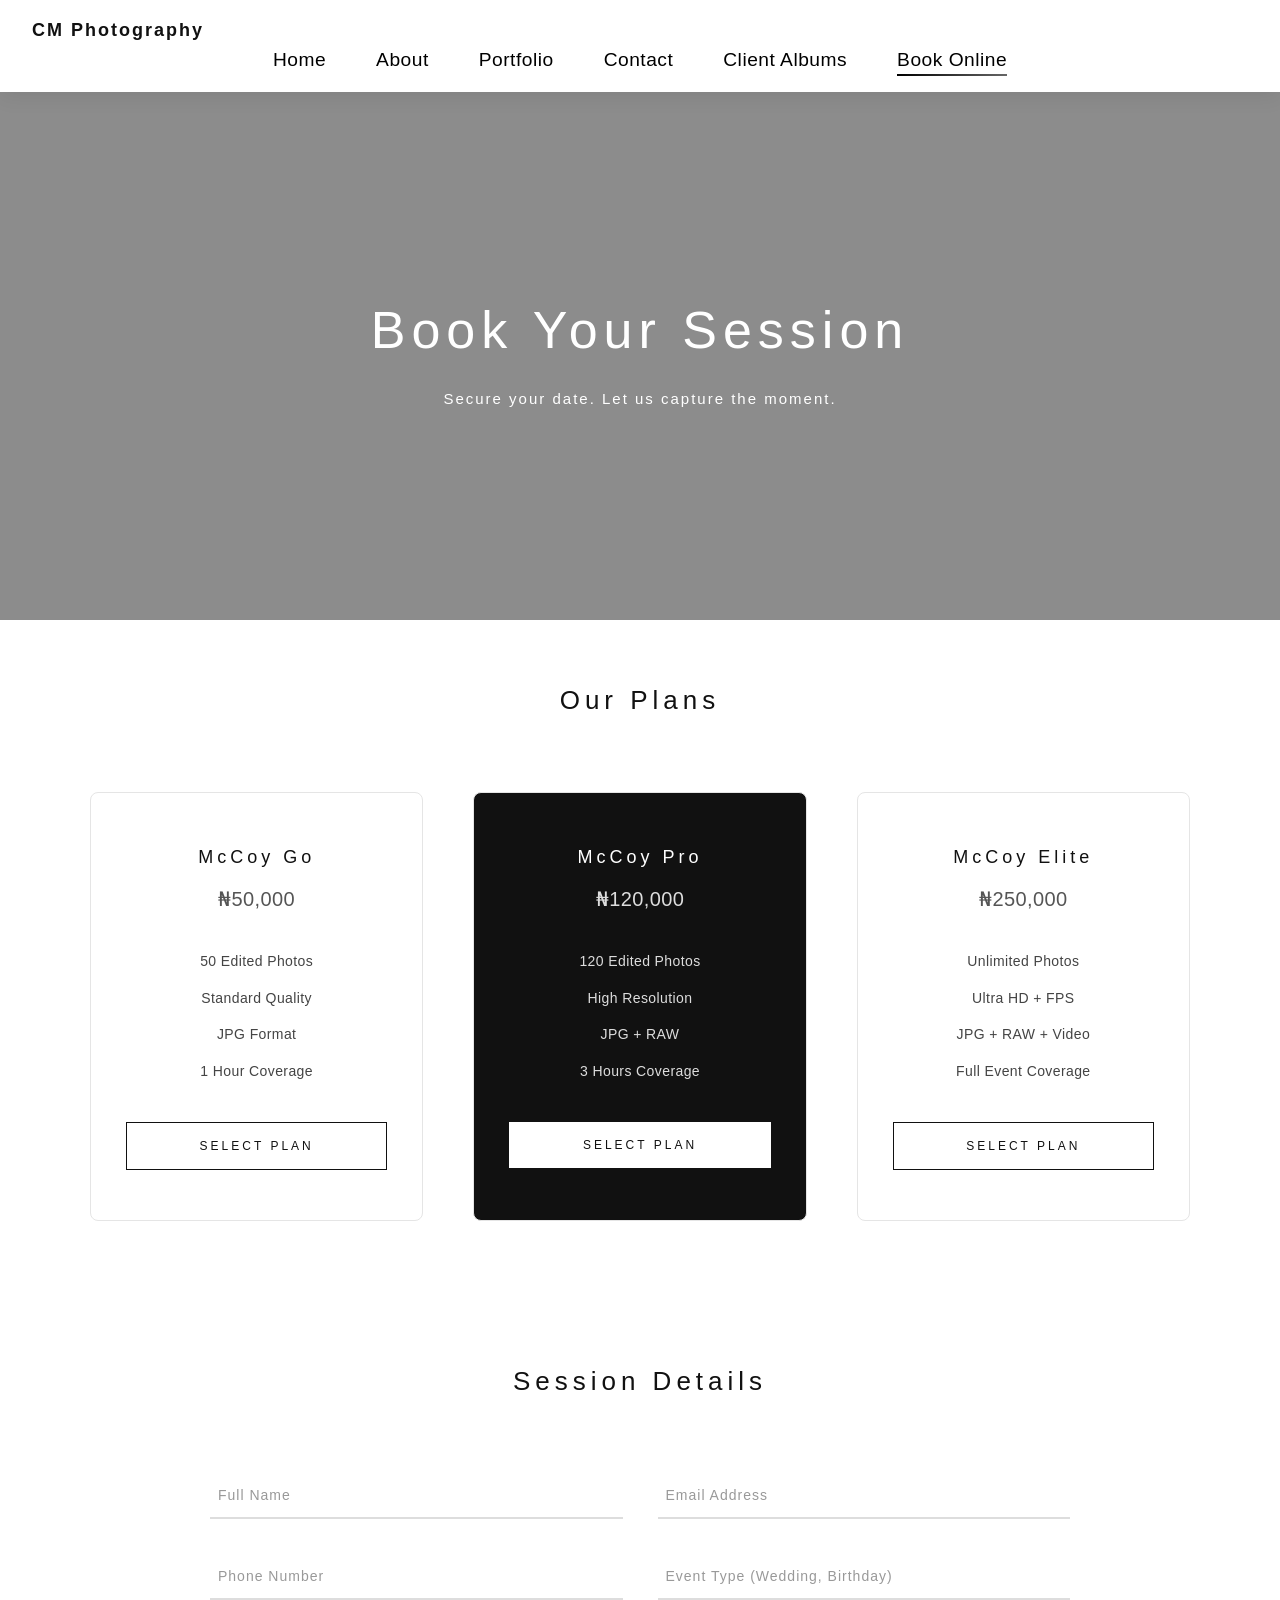
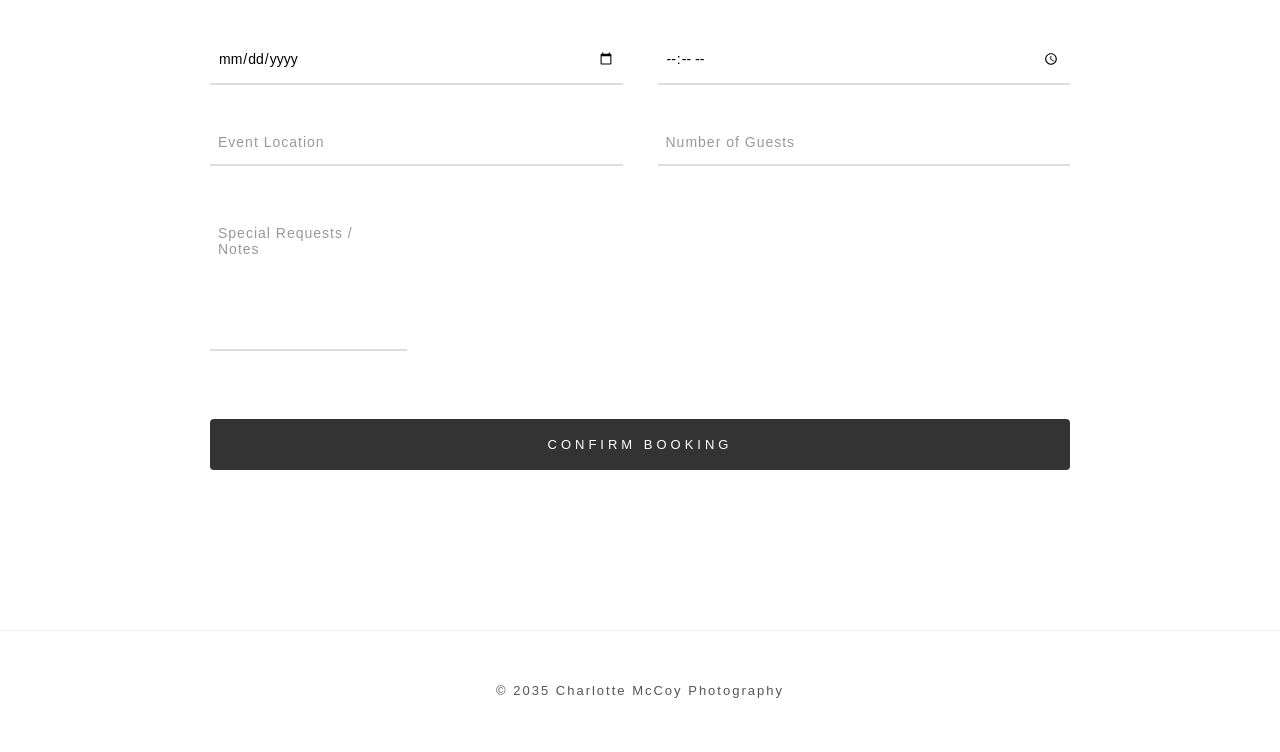
==== bookOnilne.html @ 13193289 "Initial commit" ====
<!DOCTYPE html>
<html lang="en">
<head>
  <meta charset="UTF-8">
  <title>Book a Session | Charlotte McCoy</title>
  <meta name="viewport" content="width=device-width, initial-scale=1.0">
  <link rel="stylesheet" href="/bookOnline.css">
  <link rel="stylesheet" href="https://cdnjs.cloudflare.com/ajax/libs/font-awesome/6.4.0/css/all.min.css">
</head>

<script>
  document.addEventListener("DOMContentLoaded", () => {
    // Mobile Menu Toggle
    const menuToggle = document.getElementById("menuToggle");
    const navLinks = document.getElementById("navLinks");
    
    if (menuToggle) {
      menuToggle.addEventListener("click", () => {
        navLinks.classList.toggle("active");
        menuToggle.classList.toggle("active");
      });
    }
    
    // Close menu when a link is clicked
    const navItems = navLinks.querySelectorAll("a");
    navItems.forEach(item => {
      item.addEventListener("click", () => {
        navLinks.classList.remove("active");
        menuToggle.classList.remove("active");
      });
    });
    
    const form = document.getElementById("bookingForm");
    const selectedPlanInput = document.getElementById("selectedPlan");
    const toast = document.getElementById("toast");
    const status = document.getElementById("formStatus");

    function showToast(msg) {
      toast.textContent = msg;
      toast.classList.add("show");
      setTimeout(() => toast.classList.remove("show"), 3500);
    }

    window.selectPlan = function (planName) {
      selectedPlanInput.value = planName;

      showToast(`✔ ${planName} selected. Please complete the form.`);

      document
        .getElementById("bookingFormSection")
        .scrollIntoView({ behavior: "smooth" });
    };

    form.addEventListener("submit", async (e) => {
      e.preventDefault(); // 🚫 THIS STOPS FORMSPREE PAGE

      if (!selectedPlanInput.value) {
        showToast("⚠ Please select a plan before confirming.");
        document
          .getElementById("plansSection")
          .scrollIntoView({ behavior: "smooth" });
        return;
      }

      const formData = new FormData(form);

      try {
        const res = await fetch(form.action, {
          method: "POST",
          body: formData,
          headers: { Accept: "application/json" },
        });

        if (!res.ok) throw new Error("Failed");

        form.reset();
        selectedPlanInput.value = "";

        status.textContent =
          "✔ Booking sent successfully. We’ll contact you soon.";
        status.style.color = "green";

        showToast("🎉 Booking sent successfully!");
      } catch (err) {
        status.textContent = "❌ Failed to send. Try again.";
        status.style.color = "red";
        showToast("❌ Something went wrong.");
      }
    });

    // Back to Top Button
    const backToTopBtn = document.getElementById("backToTopBtn");
    if (backToTopBtn) {
      window.addEventListener("scroll", () => {
        const isMobile = window.innerWidth <= 768;
        if (window.pageYOffset > 300 && isMobile) {
          backToTopBtn.style.display = "flex";
        } else {
          backToTopBtn.style.display = "none";
        }
      });

      window.addEventListener("resize", () => {
        const isMobile = window.innerWidth <= 768;
        if (window.pageYOffset > 300 && isMobile) {
          backToTopBtn.style.display = "flex";
        } else {
          backToTopBtn.style.display = "none";
        }
      });

      backToTopBtn.addEventListener("click", () => {
        window.scrollTo({ top: 0, behavior: "smooth" });
      });
    }
  });
</script>



<!-- TOAST -->
<div id="toast" class="toast hidden">
  <span id="toast-icon">⚠</span>
  <span id="toast-message">Toast message</span>
</div>



<body>
  <!-- Navbar  -->
  <header>
    <nav class="navbar">
      <div class="nav-container">
        <div class="logo">CM Photography</div>
        <div class="menu-toggle" id="menuToggle">
          <span></span>
          <span></span>
          <span></span>
        </div>
      </div>
      <ul class="nav-links" id="navLinks">
        <li><a href="./index.html">Home</a></li>
        <li><a href="./index.html#About">About</a></li>
        <li><a href="./index.html#Portfolio">Portfolio</a></li>
        <li><a href="./index.html#Contact">Contact</a></li>
        <li><a href="./clientAlbum.html">Client Albums</a></li>
        <li><a class="active" href="./bookOnilne.html">Book Online</a></li>
      </ul>
    </nav>
  </header>

<!-- HERO -->
<section class="booking-hero">
  <div class="hero-content">
    <h1>Book Your Session</h1>
    <p>Secure your date. Let us capture the moment.</p>
  </div>
</section>

<!-- PLANS -->
<section class="plans" id="plan">
  <h2>Our Plans</h2>

  <div class="plan-grid">
    <div class="plan-card">
      <h3>McCoy Go</h3>
      <p class="price">₦50,000</p>
      <ul>
        <li>50 Edited Photos</li>
        <li>Standard Quality</li>
        <li>JPG Format</li>
        <li>1 Hour Coverage</li>
      </ul>
      <button onclick="selectPlan('McCoy Go')">SELECT PLAN</button>
    </div>

    <div class="plan-card featured">
      <h3>McCoy Pro</h3>
      <p class="price">₦120,000</p>
      <ul>
        <li>120 Edited Photos</li>
        <li>High Resolution</li>
        <li>JPG + RAW</li>
        <li>3 Hours Coverage</li>
      </ul>
      <button onclick="selectPlan('McCoy Pro')">SELECT PLAN</button>
    </div>

    <div class="plan-card">
      <h3>McCoy Elite</h3>
      <p class="price">₦250,000</p>
      <ul>
        <li>Unlimited Photos</li>
        <li>Ultra HD + FPS</li>
        <li>JPG + RAW + Video</li>
        <li>Full Event Coverage</li>
      </ul>
      <button onclick="selectPlan('McCoy Elite')">SELECT PLAN</button>
    </div>
  </div>
</section>

<!-- BOOKING FORM -->
<section class="booking-form" id="bookingFormSection">
  <h2>Session Details</h2>

 <form 
  id="bookingForm"
  action="https://formspree.io/f/xaqenvjb"
  method="POST"
>

  <!-- HIDDEN: SELECTED PLAN -->
  <input type="hidden" name="Selected Plan" id="selectedPlan">

  <div class="form-group">
    <input type="text" name="Full Name" placeholder="Full Name" required>
    <input type="email" name="Email" placeholder="Email Address" required>
  </div>

  <div class="form-group">
    <input type="tel" name="Phone" placeholder="Phone Number" required>
    <input type="text" name="Event Type" placeholder="Event Type (Wedding, Birthday)">
  </div>

  <div class="form-group">
    <input type="date" name="Event Date" required>
    <input type="time" name="Event Time" required>
  </div>

  <div class="form-group">
    <input type="text" name="Location" placeholder="Event Location">
    <input type="number" name="Guests" placeholder="Number of Guests">
  </div>

  <textarea name="Message" placeholder="Special Requests / Notes"></textarea>

  <button type="submit" class="submit-btn">
    Confirm Booking
  </button>

  <!-- SUCCESS MESSAGE -->
  <p id="formStatus" class="success-msg"></p>
</form>

</section>

<!-- FOOTER -->
<footer class="footer">
  <p>© 2035 Charlotte McCoy Photography</p>
</footer>

<!-- Back to Top Button -->
<button id="backToTopBtn" class="back-to-top" aria-label="Back to top">
  <i class="fas fa-arrow-up"></i>
</button>

</body>
</html>
---- bookOnline.css ----
* {
  margin: 0;
  padding: 0;
  box-sizing: border-box;
  font-family: 'Helvetica Neue', Arial, sans-serif;
}

body {
  color: #111;
  background: #fff;
  line-height: 1.6;
  letter-spacing: 0.4px;
  padding-top: 80px;
}

/* NAVBAR */
.navbar {
  display: flex;
  flex-direction: column;
  justify-content: space-between;
  align-items: center;
  background: white;
  padding: 1rem 2rem;
  position: fixed;
  top: 0;
  left: 0;
  right: 0;
  z-index: 1001;
  animation: navbarSlideDown 1s ease;
  box-shadow: 0 4px 20px rgba(0,0,0,0.08);
  will-change: transform;
  transform: translateZ(0);
  backface-visibility: hidden;
}

.nav-container {
  display: flex;
  justify-content: space-between;
  align-items: center;
  width: 100%;
}

.logo {
  font-size: 18px;
  font-weight: 600;
  letter-spacing: 2px;
}

.menu-toggle {
  display: none;
  flex-direction: column;
  cursor: pointer;
  gap: 6px;
  padding: 8px;
  border-radius: 6px;
  transition: all 0.3s ease;
  background: rgba(0, 0, 0, 0.02);
}

.menu-toggle:hover {
  background: rgba(0, 0, 0, 0.05);
  transform: scale(1.05);
}

.menu-toggle span {
  width: 28px;
  height: 3px;
  background: #111;
  border-radius: 2px;
  transition: all 0.4s cubic-bezier(0.4, 0, 0.2, 1);
  transform-origin: center;
  box-shadow: 0 2px 4px rgba(0, 0, 0, 0.1);
}

.menu-toggle.active span:nth-child(1) {
  transform: rotate(45deg) translate(11px, 11px);
  background: #000;
}

.menu-toggle.active span:nth-child(2) {
  opacity: 0;
  transform: translateX(10px);
}

.menu-toggle.active span:nth-child(3) {
  transform: rotate(-45deg) translate(8px, -8px);
  background: #000;
}

@keyframes navbarSlideDown {
  from {
    transform: translateY(-60px);
    opacity: 0;
  }

  to {
    transform: translateY(0);
    opacity: 1;
  }
}

.nav-links {
  list-style: none;
  display: flex;
  gap: 50px;
  padding: 0;
  margin: 0;
}

.nav-links li a {
  text-decoration: none;
  color: black;
  font-size: larger;
  font-weight: 500;
  position: relative;
  transition: color 0.3s ease;
  letter-spacing: 0.5px;
}

.nav-links li a::after {
  content: '';
  position: absolute;
  width: 0%;
  height: 2px;
  background: linear-gradient(90deg, #000, #666);
  left: 0;
  bottom: -6px;
  transition: width 0.4s cubic-bezier(0.4, 0, 0.2, 1);
}

.nav-links li a:hover::after,
.nav-links li a.active::after {
  width: 100%;
}

.nav-links li a:hover,
.nav-links li a.active {
  color: black;
}

/* HERO (UNCHANGED VISUALLY) */
.booking-hero {
  height: 60vh;
  background: linear-gradient(rgba(0,0,0,0.45), rgba(0,0,0,0.45)),
    url("https://images.unsplash.com/photo-1529626455594-4ff0802cfb7e") center/cover no-repeat;
  display: flex;
  align-items: center;
  justify-content: center;
  margin-top: 0;
  background-attachment: fixed;
}

@media (max-width: 768px) {
  .booking-hero {
    background-attachment: scroll;
  }
}

.hero-content {
  text-align: center;
  color: white;
}

.hero-content h1 {
  font-size: 52px;
  letter-spacing: 6px;
  font-weight: 300;
}

.hero-content p {
  margin-top: 14px;
  font-size: 15px;
  letter-spacing: 2px;
}

/* PLANS */
.plans {
  padding: 60px 20px 80px;
  text-align: center;
}

.plans h2 {
  font-size: 26px;
  letter-spacing: 5px;
  font-weight: 300;
  margin-bottom: 70px;
}

.plan-grid {
  display: grid;
  grid-template-columns: repeat(auto-fit, minmax(260px, 1fr));
  gap: 50px;
  max-width: 1100px;
  margin: auto;
}

.plan-card {
  padding: 50px 35px;
  border: 1px solid #e5e5e5;
  background: #fff;
  transition: all 0.4s ease;
  border-radius: 8px;
}

.plan-card:hover {
  transform: translateY(-8px);
  box-shadow: 0 20px 50px rgba(0,0,0,0.12);
}

.plan-card h3 {
  font-size: 18px;
  letter-spacing: 4px;
  font-weight: 400;
  margin-bottom: 12px;
}

.plan-card .price {
  font-size: 20px;
  color: #555;
  margin-bottom: 35px;
}

.plan-card ul {
  list-style: none;
  padding: 0;
  margin-bottom: 40px;
}

.plan-card li {
  font-size: 14px;
  color: #444;
  margin-bottom: 14px;
}

.plan-card button {
  width: 100%;
  padding: 16px;
  background: transparent;
  border: 1px solid #111;
  color: #111;
  cursor: pointer;
  font-size: 12px;
  letter-spacing: 3px;
  text-transform: uppercase;
  transition: all 0.3s ease;
}

.plan-card button:hover {
  background: #111;
  color: #fff;
}

/* FEATURED PLAN */
.plan-card.featured {
  background: #111;
  color: #fff;
}

.plan-card.featured .price,
.plan-card.featured li {
  color: #ddd;
}

.plan-card.featured button {
  background: #fff;
  color: #111;
  border: none;
}

/* BOOKING FORM */
.booking-form {
  padding: 60px 20px;
  max-width: 900px;
  margin: auto;
}

.booking-form h2 {
  text-align: center;
  font-size: 26px;
  letter-spacing: 5px;
  font-weight: 300;
  margin-bottom: 70px;
}

.form-group {
  display: grid;
  grid-template-columns: 1fr 1fr;
  gap: 35px;
  margin-bottom: 35px;
}

input,
textarea {
  border: none;
  border-bottom: 2px solid #ddd;
  padding: 14px 8px;
  font-size: 14px;
  background: transparent;
  transition: all 0.3s ease;
}

input::placeholder,
textarea::placeholder {
  color: #999;
  letter-spacing: 1px;
}

input:focus,
textarea:focus {
  outline: none;
  border-bottom-color: #333;
  background: rgba(0, 0, 0, 0.02);
}

textarea {
  resize: none;
  height: 140px;
  margin-top: 10px;
}

/* SUBMIT BUTTON */
.submit-btn {
  margin-top: 60px;
  width: 100%;
  padding: 18px;
  background: #333;
  color: #fff;
  border: none;
  font-size: 13px;
  letter-spacing: 4px;
  text-transform: uppercase;
  cursor: pointer;
  transition: all 0.3s ease;
  border-radius: 4px;
  font-weight: 500;
}

.submit-btn:hover {
  background: #000;
  transform: translateY(-2px);
  box-shadow: 0 8px 24px rgba(0, 0, 0, 0.15);
}

/* FOOTER */
.footer {
  padding: 50px;
  text-align: center;
  border-top: 1px solid #eee;
  margin-top: 100px;
  font-size: 13px;
  letter-spacing: 2px;
  color: #555;
}

/* MOBILE */
@media (max-width: 1024px) {
  .nav-links {
    gap: 30px;
  }

  .hero-content h1 {
    font-size: 42px;
  }

  .plan-grid {
    grid-template-columns: repeat(auto-fit, minmax(240px, 1fr));
    gap: 30px;
  }
}

@media (max-width: 900px) {
  .navbar {
    flex-direction: row;
    height: auto;
    padding: 1rem;
  }

  .nav-container {
    width: 100%;
  }

  .logo {
    display: block;
  }

  .menu-toggle {
    display: flex;
  }

  .nav-links {
    position: absolute;
    top: 100%;
    left: 0;
    right: 0;
    flex-direction: column;
    background: white;
    padding: 1rem;
    gap: 0;
    border-bottom: 1px solid #eee;
    max-height: 0;
    overflow: hidden;
    transition: max-height 0.4s ease;
    z-index: 999;
  }

  .nav-links.active {
    max-height: 500px;
    overflow-y: auto;
  }

  .nav-links li {
    padding: 12px 0;
    border-bottom: 1px solid #f0f0f0;
  }

  .nav-links li:last-child {
    border-bottom: none;
  }

  .nav-links li a {
    font-size: 15px;
    display: block;
    padding: 8px 0;
    cursor: pointer;
    pointer-events: auto;
  }

  .nav-links li a:active {
    transform: scale(0.98);
  }

  .hero-content h1 {
    font-size: 34px;
    letter-spacing: 3px;
  }

  .hero-content p {
    font-size: 13px;
    letter-spacing: 1px;
  }

  .booking-hero {
    height: 40vh;
    margin-top: 60px;
  }

  .plans {
    padding: 80px 15px 60px;
  }

  .plans h2,
  .booking-form h2 {
    font-size: 22px;
    margin-bottom: 50px;
  }

  .plan-grid {
    grid-template-columns: 1fr;
    gap: 25px;
  }

  .plan-card {
    padding: 40px 25px;
  }

  .form-group {
    grid-template-columns: 1fr;
    gap: 20px;
    margin-bottom: 20px;
  }

  .booking-form {
    padding: 80px 15px;
  }

  input,
  textarea {
    padding: 12px 5px;
    font-size: 13px;
  }

  textarea {
    height: 120px;
    margin-top: 5px;
  }

  .submit-btn {
    margin-top: 40px;
    padding: 16px;
    font-size: 12px;
  }

  .footer {
    padding: 40px 15px;
    margin-top: 60px;
    font-size: 12px;
  }

  .toast {
    top: 80px;
    min-width: 90%;
    padding: 14px 18px;
    font-size: 13px;
  }
}

@media (max-width: 480px) {
  .navbar {
    padding: 0.8rem 1rem;
  }

  .logo {
    font-size: 16px;
    letter-spacing: 1px;
  }

  .nav-links li a {
    font-size: 15px;
  }

  .booking-hero {
    height: 35vh;
    margin-top: 50px;
  }

  .hero-content h1 {
    font-size: 26px;
    letter-spacing: 2px;
  }

  .hero-content p {
    font-size: 12px;
  }

  .plans {
    padding: 60px 12px 50px;
  }

  .plans h2,
  .booking-form h2 {
    font-size: 20px;
    margin-bottom: 35px;
  }

  .plan-card {
    padding: 30px 20px;
  }

  .plan-card h3 {
    font-size: 16px;
  }

  .plan-card .price {
    font-size: 18px;
    margin-bottom: 20px;
  }

  .plan-card li {
    font-size: 13px;
    margin-bottom: 10px;
  }

  .plan-card button {
    padding: 14px;
    font-size: 11px;
  }

  .booking-form {
    padding: 60px 12px;
    max-width: 100%;
  }

  input,
  textarea {
    padding: 10px 4px;
    font-size: 14px;
  }

  input::placeholder,
  textarea::placeholder {
    font-size: 13px;
  }

  .form-group {
    gap: 15px;
  }

  textarea {
    height: 100px;
    margin-top: 3px;
  }

  .submit-btn {
    margin-top: 30px;
    padding: 14px;
    font-size: 11px;
  }

  .footer {
    padding: 30px 12px;
    margin-top: 50px;
  }

  .toast {
    top: 70px;
    min-width: 85%;
    padding: 12px 14px;
    font-size: 12px;
    border-radius: 8px;
  }

  #toast-icon {
    font-size: 18px;
  }
}


/* TOAST NOTIFICATION */
.toast {
  position: fixed;
  top: 90px;
  left: 50%;
  transform: translateX(-50%) translateY(-20px);
  min-width: 320px;
  max-width: 90%;
  padding: 18px 26px;
  background: #111;
  color: #fff;
  font-size: 15px;
  letter-spacing: 0.5px;
  border-radius: 12px;
  display: flex;
  align-items: center;
  gap: 14px;
  box-shadow: 0 18px 40px rgba(0,0,0,0.35);
  opacity: 0;
  pointer-events: none;
  transition: all 0.35s ease;
  z-index: 9999;
}

.toast.show {
  opacity: 1;
  transform: translateX(-50%) translateY(0);
  pointer-events: auto;
}

.toast.success {
  background: linear-gradient(135deg, #0f5132, #198754);
}

.toast.error {
  background: linear-gradient(135deg, #842029, #dc3545);
}

.toast.info {
  background: linear-gradient(135deg, #111, #333);
}

#toast-icon {
  font-size: 20px;
}

/* Back to Top Button */
.back-to-top {
  display: none;
  position: fixed;
  bottom: 100px;
  right: 20px;
  width: 50px;
  height: 50px;
  background: #000;
  color: #fff;
  border: none;
  border-radius: 50%;
  cursor: pointer;
  font-size: 1.2rem;
  justify-content: center;
  align-items: center;
  z-index: 98;
  transition: all 0.3s ease;
  box-shadow: 0 4px 12px rgba(0, 0, 0, 0.2);
}

.back-to-top:hover {
  background: #333;
  transform: translateY(-5px);
  box-shadow: 0 6px 16px rgba(0, 0, 0, 0.3);
}

@media (max-width: 768px) {
  .back-to-top {
    bottom: 80px;
    width: 45px;
    height: 45px;
    font-size: 1rem;
  }
}
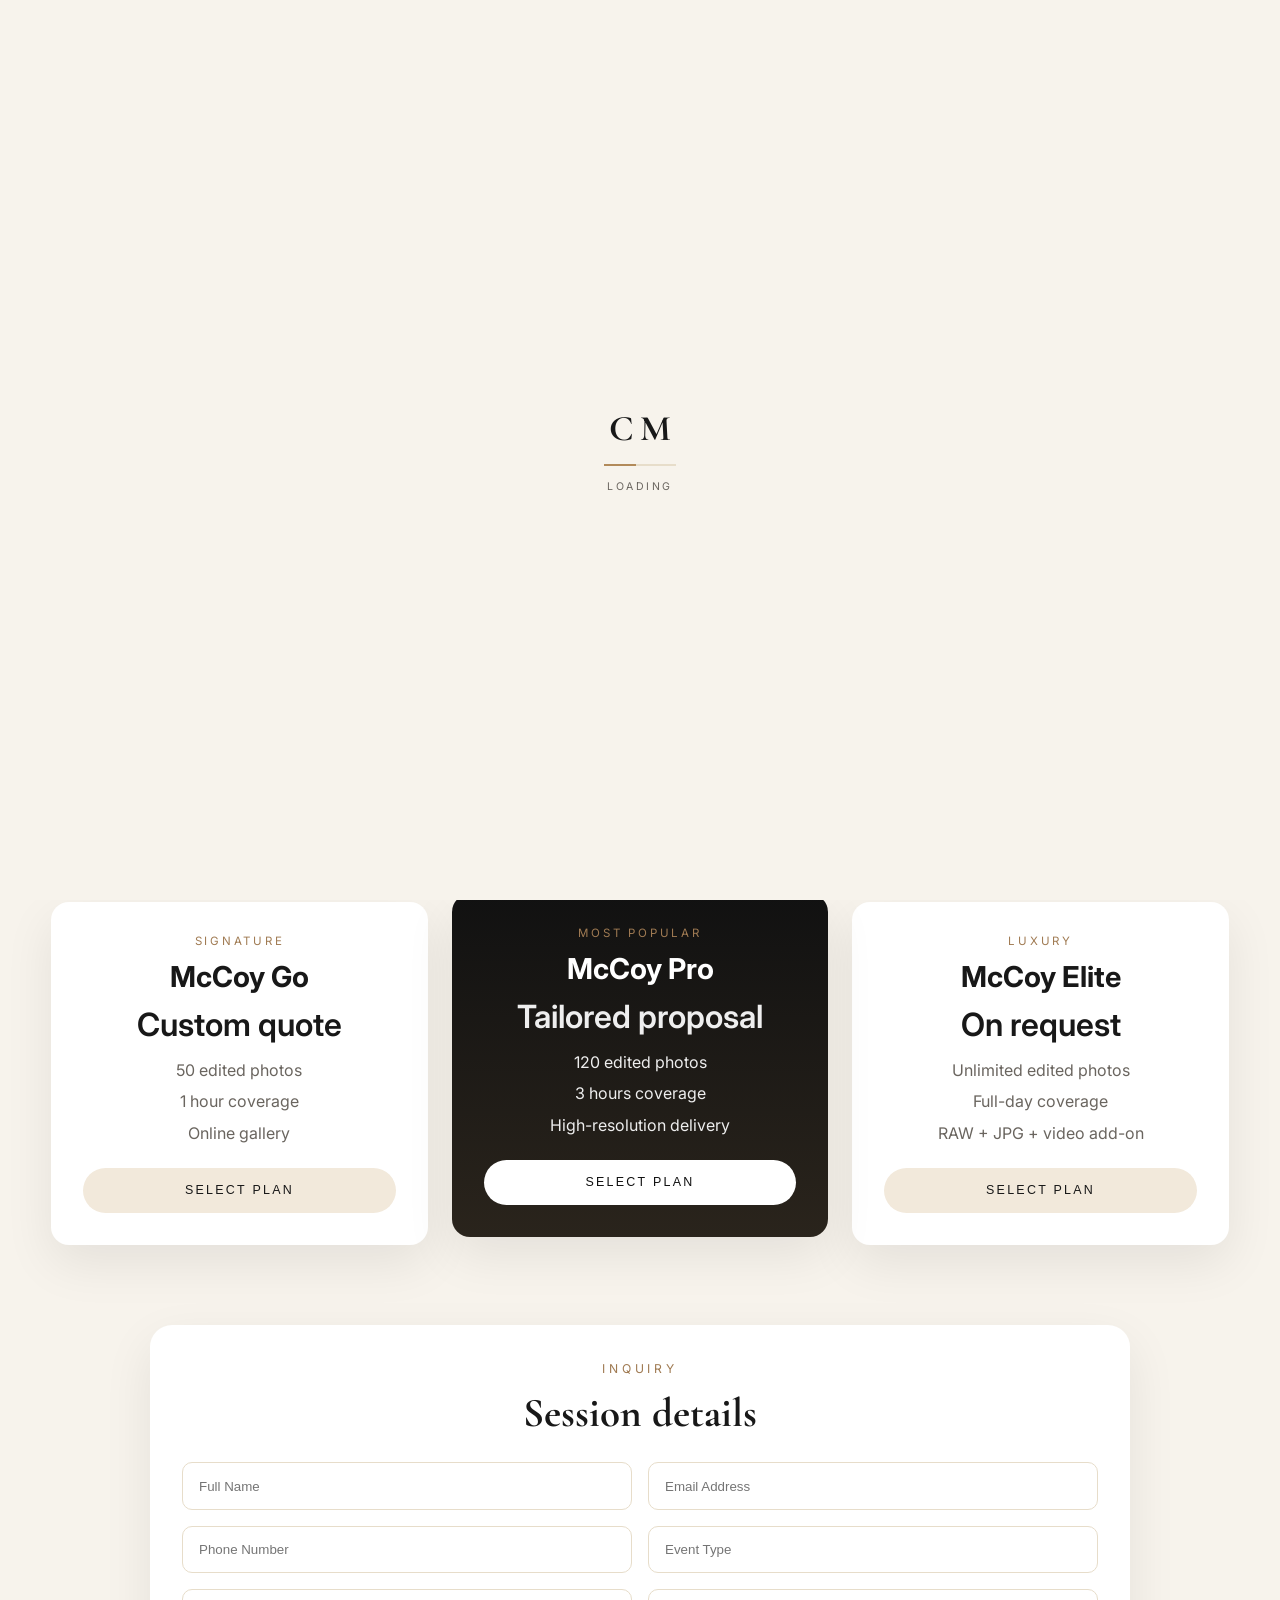
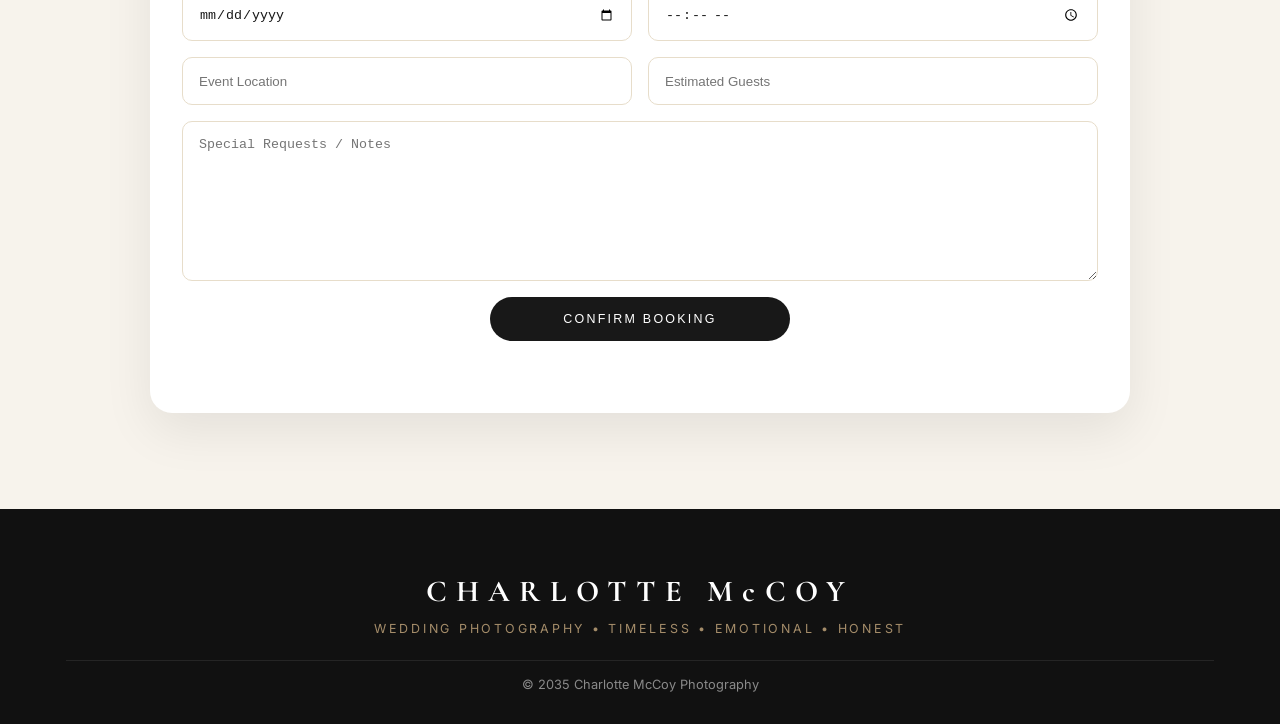
==== commit 5cb361c6: "Add page loader and improve image performance" ====
--- a/bookOnilne.html
+++ b/bookOnilne.html
@@ -2,34 +2,58 @@
 <html lang="en">
 <head>
   <meta charset="UTF-8">
+  <meta name="viewport" content="width=device-width, initial-scale=1.0">
   <title>Book a Session | Charlotte McCoy</title>
-  <meta name="viewport" content="width=device-width, initial-scale=1.0">
-  <link rel="stylesheet" href="/bookOnline.css">
+  <link rel="stylesheet" href="./bookOnline.css">
   <link rel="stylesheet" href="https://cdnjs.cloudflare.com/ajax/libs/font-awesome/6.4.0/css/all.min.css">
 </head>
-
+<body>
+<div class="page-loader" id="pageLoader" role="status" aria-live="polite" aria-label="Loading website">
+  <div class="page-loader__mark">CM</div>
+  <div class="page-loader__line"></div>
+  <span>Loading</span>
+</div>
+<script>
+  (function () {
+    var loader = document.getElementById('pageLoader');
+    function finishLoading() {
+      window.setTimeout(function () {
+        loader.classList.add('is-hidden');
+        window.setTimeout(function () { loader.remove(); }, 450);
+      }, 2500);
+    }
+    if (document.readyState === 'complete') finishLoading();
+    else window.addEventListener('load', finishLoading, { once: true });
+  }());
+</script>
 <script>
   document.addEventListener("DOMContentLoaded", () => {
-    // Mobile Menu Toggle
     const menuToggle = document.getElementById("menuToggle");
     const navLinks = document.getElementById("navLinks");
-    
-    if (menuToggle) {
+    if (menuToggle && navLinks) {
       menuToggle.addEventListener("click", () => {
         navLinks.classList.toggle("active");
         menuToggle.classList.toggle("active");
-      });
-    }
-    
-    // Close menu when a link is clicked
-    const navItems = navLinks.querySelectorAll("a");
-    navItems.forEach(item => {
-      item.addEventListener("click", () => {
-        navLinks.classList.remove("active");
-        menuToggle.classList.remove("active");
-      });
-    });
-    
+        document.body.classList.toggle("nav-open");
+      });
+      navLinks.querySelectorAll("a").forEach((item) => {
+        item.addEventListener("click", () => {
+          navLinks.classList.remove("active");
+          menuToggle.classList.remove("active");
+          document.body.classList.remove("nav-open");
+        });
+      });
+    }
+
+    const navbar = document.querySelector(".navbar");
+    if (navbar) {
+      const toggleNavbar = () => {
+        navbar.classList.toggle("scrolled", window.scrollY > 10);
+      };
+      window.addEventListener("scroll", toggleNavbar, { passive: true });
+      toggleNavbar();
+    }
+
     const form = document.getElementById("bookingForm");
     const selectedPlanInput = document.getElementById("selectedPlan");
     const toast = document.getElementById("toast");
@@ -43,72 +67,47 @@
 
     window.selectPlan = function (planName) {
       selectedPlanInput.value = planName;
-
       showToast(`✔ ${planName} selected. Please complete the form.`);
-
-      document
-        .getElementById("bookingFormSection")
-        .scrollIntoView({ behavior: "smooth" });
+      document.getElementById("bookingFormSection").scrollIntoView({ behavior: "smooth" });
     };
 
-    form.addEventListener("submit", async (e) => {
-      e.preventDefault(); // 🚫 THIS STOPS FORMSPREE PAGE
-
-      if (!selectedPlanInput.value) {
-        showToast("⚠ Please select a plan before confirming.");
-        document
-          .getElementById("plansSection")
-          .scrollIntoView({ behavior: "smooth" });
-        return;
-      }
-
-      const formData = new FormData(form);
-
-      try {
-        const res = await fetch(form.action, {
-          method: "POST",
-          body: formData,
-          headers: { Accept: "application/json" },
-        });
-
-        if (!res.ok) throw new Error("Failed");
-
-        form.reset();
-        selectedPlanInput.value = "";
-
-        status.textContent =
-          "✔ Booking sent successfully. We’ll contact you soon.";
-        status.style.color = "green";
-
-        showToast("🎉 Booking sent successfully!");
-      } catch (err) {
-        status.textContent = "❌ Failed to send. Try again.";
-        status.style.color = "red";
-        showToast("❌ Something went wrong.");
-      }
-    });
-
-    // Back to Top Button
+    if (form) {
+      form.addEventListener("submit", async (e) => {
+        e.preventDefault();
+        if (!selectedPlanInput.value) {
+          showToast("⚠ Please select a plan before confirming.");
+          document.getElementById("plansSection").scrollIntoView({ behavior: "smooth" });
+          return;
+        }
+        const formData = new FormData(form);
+        try {
+          const res = await fetch(form.action, { method: "POST", body: formData, headers: { Accept: "application/json" } });
+          if (!res.ok) throw new Error("Failed");
+          form.reset();
+          selectedPlanInput.value = "";
+          status.textContent = "✔ Booking sent successfully. We’ll contact you soon.";
+          status.style.color = "#1a7f5a";
+          showToast("🎉 Booking sent successfully!");
+        } catch (err) {
+          status.textContent = "❌ Failed to send. Try again.";
+          status.style.color = "#b42318";
+          showToast("❌ Something went wrong.");
+        }
+      });
+    }
+
     const backToTopBtn = document.getElementById("backToTopBtn");
     if (backToTopBtn) {
-      window.addEventListener("scroll", () => {
-        const isMobile = window.innerWidth <= 768;
-        if (window.pageYOffset > 300 && isMobile) {
+      const toggleBackToTop = () => {
+        if (window.scrollY > 300) {
           backToTopBtn.style.display = "flex";
         } else {
           backToTopBtn.style.display = "none";
         }
-      });
-
-      window.addEventListener("resize", () => {
-        const isMobile = window.innerWidth <= 768;
-        if (window.pageYOffset > 300 && isMobile) {
-          backToTopBtn.style.display = "flex";
-        } else {
-          backToTopBtn.style.display = "none";
-        }
-      });
-
+      };
+      window.addEventListener("scroll", toggleBackToTop);
+      window.addEventListener("resize", toggleBackToTop);
+      toggleBackToTop();
       backToTopBtn.addEventListener("click", () => {
         window.scrollTo({ top: 0, behavior: "smooth" });
       });
@@ -116,144 +115,126 @@
   });
 </script>
 
-
-
-<!-- TOAST -->
 <div id="toast" class="toast hidden">
   <span id="toast-icon">⚠</span>
   <span id="toast-message">Toast message</span>
 </div>
 
-
-
-<body>
-  <!-- Navbar  -->
-  <header>
-    <nav class="navbar">
-      <div class="nav-container">
-        <div class="logo">CM Photography</div>
-        <div class="menu-toggle" id="menuToggle">
-          <span></span>
-          <span></span>
-          <span></span>
-        </div>
-      </div>
-      <ul class="nav-links" id="navLinks">
-        <li><a href="./index.html">Home</a></li>
-        <li><a href="./index.html#About">About</a></li>
-        <li><a href="./index.html#Portfolio">Portfolio</a></li>
-        <li><a href="./index.html#Contact">Contact</a></li>
-        <li><a href="./clientAlbum.html">Client Albums</a></li>
-        <li><a class="active" href="./bookOnilne.html">Book Online</a></li>
-      </ul>
-    </nav>
-  </header>
-
-<!-- HERO -->
+<header>
+  <nav class="navbar">
+    <div class="nav-container">
+      <a class="logo" href="./index.html">CM Photography</a>
+      <div class="menu-toggle" id="menuToggle">
+        <span></span>
+        <span></span>
+        <span></span>
+      </div>
+    </div>
+    <ul class="nav-links" id="navLinks">
+      <li><a href="./index.html">Home</a></li>
+      <li><a href="./index.html#About">About</a></li>
+      <li><a href="./index.html#Portfolio">Portfolio</a></li>
+      <li><a href="./index.html#Contact">Contact</a></li>
+      <li><a href="./services.html">Services</a></li>
+      <li><a href="./clientAlbum.html">Client Albums</a></li>
+      <li><a class="active" href="./bookOnilne.html">Book Online</a></li>
+    </ul>
+  </nav>
+</header>
+
 <section class="booking-hero">
   <div class="hero-content">
+    <span class="section-label light">Availability</span>
     <h1>Book Your Session</h1>
-    <p>Secure your date. Let us capture the moment.</p>
+    <p>Reserve your date and let us create something unforgettable.</p>
   </div>
 </section>
 
-<!-- PLANS -->
-<section class="plans" id="plan">
-  <h2>Our Plans</h2>
-
+<section class="plans" id="plansSection">
+  <div class="plans-header">
+    <span class="section-label">Packages</span>
+    <h2>Choose your experience</h2>
+  </div>
   <div class="plan-grid">
-    <div class="plan-card">
+    <article class="plan-card">
+      <p class="package-label">Signature</p>
       <h3>McCoy Go</h3>
-      <p class="price">₦50,000</p>
+      <p class="price">Custom quote</p>
       <ul>
-        <li>50 Edited Photos</li>
-        <li>Standard Quality</li>
-        <li>JPG Format</li>
-        <li>1 Hour Coverage</li>
+        <li>50 edited photos</li>
+        <li>1 hour coverage</li>
+        <li>Online gallery</li>
       </ul>
-      <button onclick="selectPlan('McCoy Go')">SELECT PLAN</button>
+      <button onclick="selectPlan('McCoy Go')">Select plan</button>
+    </article>
+    <article class="plan-card featured">
+      <p class="package-label">Most Popular</p>
+      <h3>McCoy Pro</h3>
+      <p class="price">Tailored proposal</p>
+      <ul>
+        <li>120 edited photos</li>
+        <li>3 hours coverage</li>
+        <li>High-resolution delivery</li>
+      </ul>
+      <button onclick="selectPlan('McCoy Pro')">Select plan</button>
+    </article>
+    <article class="plan-card">
+      <p class="package-label">Luxury</p>
+      <h3>McCoy Elite</h3>
+      <p class="price">On request</p>
+      <ul>
+        <li>Unlimited edited photos</li>
+        <li>Full-day coverage</li>
+        <li>RAW + JPG + video add-on</li>
+      </ul>
+      <button onclick="selectPlan('McCoy Elite')">Select plan</button>
+    </article>
+  </div>
+</section>
+
+<section class="booking-form" id="bookingFormSection">
+  <div class="booking-form-panel">
+    <div class="booking-form-header">
+      <span class="section-label">Inquiry</span>
+      <h2>Session details</h2>
     </div>
-
-    <div class="plan-card featured">
-      <h3>McCoy Pro</h3>
-      <p class="price">₦120,000</p>
-      <ul>
-        <li>120 Edited Photos</li>
-        <li>High Resolution</li>
-        <li>JPG + RAW</li>
-        <li>3 Hours Coverage</li>
-      </ul>
-      <button onclick="selectPlan('McCoy Pro')">SELECT PLAN</button>
-    </div>
-
-    <div class="plan-card">
-      <h3>McCoy Elite</h3>
-      <p class="price">₦250,000</p>
-      <ul>
-        <li>Unlimited Photos</li>
-        <li>Ultra HD + FPS</li>
-        <li>JPG + RAW + Video</li>
-        <li>Full Event Coverage</li>
-      </ul>
-      <button onclick="selectPlan('McCoy Elite')">SELECT PLAN</button>
-    </div>
+    <form id="bookingForm" action="https://formspree.io/f/xaqenvjb" method="POST">
+      <input type="hidden" name="Selected Plan" id="selectedPlan">
+      <div class="form-group">
+        <input type="text" name="Full Name" placeholder="Full Name" required>
+        <input type="email" name="Email" placeholder="Email Address" required>
+      </div>
+      <div class="form-group">
+        <input type="tel" name="Phone" placeholder="Phone Number" required>
+        <input type="text" name="Event Type" placeholder="Event Type">
+      </div>
+      <div class="form-group">
+        <input type="date" name="Event Date" required>
+        <input type="time" name="Event Time" required>
+      </div>
+      <div class="form-group">
+        <input type="text" name="Location" placeholder="Event Location">
+        <input type="number" name="Guests" placeholder="Estimated Guests">
+      </div>
+      <textarea name="Message" placeholder="Special Requests / Notes"></textarea>
+      <button type="submit" class="submit-btn">Confirm Booking</button>
+      <p id="formStatus" class="success-msg"></p>
+    </form>
   </div>
 </section>
 
-<!-- BOOKING FORM -->
-<section class="booking-form" id="bookingFormSection">
-  <h2>Session Details</h2>
-
- <form 
-  id="bookingForm"
-  action="https://formspree.io/f/xaqenvjb"
-  method="POST"
->
-
-  <!-- HIDDEN: SELECTED PLAN -->
-  <input type="hidden" name="Selected Plan" id="selectedPlan">
-
-  <div class="form-group">
-    <input type="text" name="Full Name" placeholder="Full Name" required>
-    <input type="email" name="Email" placeholder="Email Address" required>
-  </div>
-
-  <div class="form-group">
-    <input type="tel" name="Phone" placeholder="Phone Number" required>
-    <input type="text" name="Event Type" placeholder="Event Type (Wedding, Birthday)">
-  </div>
-
-  <div class="form-group">
-    <input type="date" name="Event Date" required>
-    <input type="time" name="Event Time" required>
-  </div>
-
-  <div class="form-group">
-    <input type="text" name="Location" placeholder="Event Location">
-    <input type="number" name="Guests" placeholder="Number of Guests">
-  </div>
-
-  <textarea name="Message" placeholder="Special Requests / Notes"></textarea>
-
-  <button type="submit" class="submit-btn">
-    Confirm Booking
-  </button>
-
-  <!-- SUCCESS MESSAGE -->
-  <p id="formStatus" class="success-msg"></p>
-</form>
-
-</section>
-
-<!-- FOOTER -->
-<footer class="footer">
-  <p>© 2035 Charlotte McCoy Photography</p>
+<footer class="site-footer">
+  <div class="footer-top">
+    <h2 class="footer-brand">CHARLOTTE McCOY</h2>
+    <p class="footer-tagline">Wedding Photography • Timeless • Emotional • Honest</p>
+  </div>
+  <div class="footer-bottom">
+    <p>© 2035 Charlotte McCoy Photography</p>
+  </div>
 </footer>
 
-<!-- Back to Top Button -->
 <button id="backToTopBtn" class="back-to-top" aria-label="Back to top">
   <i class="fas fa-arrow-up"></i>
 </button>
-
 </body>
 </html>
--- a/bookOnline.css
+++ b/bookOnline.css
@@ -1,700 +1,568 @@
+@import url('https://fonts.googleapis.com/css2?family=Inter:wght@400;500;600;700&family=Cormorant+Garamond:wght@600;700&display=swap');
+
+:root {
+  --bg: #f7f3ec;
+  --surface: #fffaf4;
+  --surface-2: #f2e9db;
+  --text: #181818;
+  --muted: #6a655f;
+  --line: #e7ddca;
+  --accent: #b28a5a;
+  --shadow: 0 18px 50px rgba(18, 18, 18, 0.08);
+}
+
 * {
+  box-sizing: border-box;
   margin: 0;
   padding: 0;
-  box-sizing: border-box;
-  font-family: 'Helvetica Neue', Arial, sans-serif;
+}
+
+html {
+  scroll-behavior: smooth;
 }
 
 body {
-  color: #111;
-  background: #fff;
-  line-height: 1.6;
-  letter-spacing: 0.4px;
-  padding-top: 80px;
-}
-
-/* NAVBAR */
+  font-family: 'Inter', sans-serif;
+  background: var(--bg);
+  color: var(--text);
+}
+
+body.nav-open {
+  overflow: hidden;
+}
+
+.page-loader { position: fixed; inset: 0; z-index: 9999; display: grid; place-content: center; gap: .85rem; background: var(--bg); color: var(--text); text-align: center; transition: opacity .4s ease, visibility .4s ease; }
+.page-loader.is-hidden { opacity: 0; visibility: hidden; pointer-events: none; }
+.page-loader__mark { font-family: 'Cormorant Garamond', serif; font-size: 2.25rem; font-weight: 700; letter-spacing: .16em; padding-left: .16em; }
+.page-loader__line { width: 72px; height: 2px; margin: 0 auto; overflow: hidden; background: var(--line); }
+.page-loader__line::after { content: ''; display: block; width: 45%; height: 100%; background: var(--accent); animation: loader-sweep .9s ease-in-out infinite alternate; }
+.page-loader span { color: var(--muted); font-size: .66rem; letter-spacing: .24em; text-transform: uppercase; }
+@keyframes loader-sweep { to { transform: translateX(125%); } }
+@media (prefers-reduced-motion: reduce) { .page-loader, .page-loader__line::after { transition: none; animation: none; } }
+
+a {
+  color: inherit;
+}
+
 .navbar {
-  display: flex;
-  flex-direction: column;
-  justify-content: space-between;
-  align-items: center;
-  background: white;
-  padding: 1rem 2rem;
   position: fixed;
   top: 0;
   left: 0;
   right: 0;
-  z-index: 1001;
-  animation: navbarSlideDown 1s ease;
-  box-shadow: 0 4px 20px rgba(0,0,0,0.08);
-  will-change: transform;
-  transform: translateZ(0);
-  backface-visibility: hidden;
+  z-index: 1000;
+  background: transparent;
+  backdrop-filter: blur(0);
+  -webkit-backdrop-filter: blur(0);
+  border-bottom: 1px solid transparent;
+  box-shadow: none;
+  transition: background 0.3s ease, border-color 0.3s ease, box-shadow 0.3s ease;
+}
+
+.navbar.scrolled {
+  background: rgba(255, 255, 255, 0.92);
+  backdrop-filter: blur(18px);
+  -webkit-backdrop-filter: blur(18px);
+  border-bottom-color: rgba(23, 23, 23, 0.06);
+  box-shadow: 0 10px 30px rgba(0, 0, 0, 0.04);
 }
 
 .nav-container {
+  width: min(1180px, 92%);
+  margin: 0 auto;
   display: flex;
+  align-items: center;
   justify-content: space-between;
+  gap: 1rem;
+  padding: 0.95rem 0;
+}
+
+.logo {
+  font-family: 'Cormorant Garamond', serif;
+  text-decoration: none;
+  text-transform: uppercase;
+  letter-spacing: 0.32em;
+  font-size: 0.92rem;
+  color: #fff;
+  white-space: nowrap;
+}
+
+.navbar.scrolled .logo {
+  color: var(--text);
+}
+
+.nav-actions {
+  display: flex;
   align-items: center;
-  width: 100%;
-}
-
-.logo {
-  font-size: 18px;
-  font-weight: 600;
-  letter-spacing: 2px;
+  gap: 0.8rem;
+}
+
+.nav-cta {
+  display: inline-flex;
+  align-items: center;
+  justify-content: center;
+  padding: 0.72rem 1rem;
+  border-radius: 999px;
+  background: var(--text);
+  color: #fff;
+  text-transform: uppercase;
+  letter-spacing: 0.18em;
+  font-size: 0.72rem;
+  white-space: nowrap;
+  transition: transform 0.3s ease, background 0.3s ease;
+}
+
+.nav-cta:hover {
+  transform: translateY(-1px);
+  background: #000;
 }
 
 .menu-toggle {
   display: none;
   flex-direction: column;
+  gap: 5px;
   cursor: pointer;
-  gap: 6px;
-  padding: 8px;
-  border-radius: 6px;
-  transition: all 0.3s ease;
-  background: rgba(0, 0, 0, 0.02);
-}
-
-.menu-toggle:hover {
-  background: rgba(0, 0, 0, 0.05);
-  transform: scale(1.05);
+  background: transparent;
+  border: 0;
 }
 
 .menu-toggle span {
-  width: 28px;
-  height: 3px;
-  background: #111;
-  border-radius: 2px;
-  transition: all 0.4s cubic-bezier(0.4, 0, 0.2, 1);
-  transform-origin: center;
-  box-shadow: 0 2px 4px rgba(0, 0, 0, 0.1);
+  width: 24px;
+  height: 2px;
+  background: #fff;
+  display: block;
+  transition: transform 0.3s ease, opacity 0.3s ease;
+}
+
+.navbar.scrolled .menu-toggle span {
+  background: var(--text);
 }
 
 .menu-toggle.active span:nth-child(1) {
-  transform: rotate(45deg) translate(11px, 11px);
-  background: #000;
+  transform: translateY(7px) rotate(45deg);
 }
 
 .menu-toggle.active span:nth-child(2) {
   opacity: 0;
-  transform: translateX(10px);
 }
 
 .menu-toggle.active span:nth-child(3) {
-  transform: rotate(-45deg) translate(8px, -8px);
-  background: #000;
-}
-
-@keyframes navbarSlideDown {
-  from {
-    transform: translateY(-60px);
-    opacity: 0;
-  }
-
-  to {
-    transform: translateY(0);
-    opacity: 1;
-  }
+  transform: translateY(-7px) rotate(-45deg);
 }
 
 .nav-links {
   list-style: none;
   display: flex;
-  gap: 50px;
-  padding: 0;
-  margin: 0;
-}
-
-.nav-links li a {
+  justify-content: center;
+  align-items: center;
+  gap: 0.7rem;
+  width: min(1180px, 92%);
+  margin: 0 auto;
+  padding: 0 0 0.8rem;
+}
+
+.nav-links li {
+  display: flex;
+}
+
+.nav-links a {
   text-decoration: none;
-  color: black;
-  font-size: larger;
-  font-weight: 500;
+  color: rgba(255, 255, 255, 0.88);
+  font-size: 0.74rem;
+  letter-spacing: 0.18em;
+  text-transform: uppercase;
   position: relative;
-  transition: color 0.3s ease;
-  letter-spacing: 0.5px;
-}
-
-.nav-links li a::after {
+  padding: 0.52rem 0.4rem;
+}
+
+.nav-links a::after {
   content: '';
   position: absolute;
-  width: 0%;
-  height: 2px;
-  background: linear-gradient(90deg, #000, #666);
   left: 0;
-  bottom: -6px;
-  transition: width 0.4s cubic-bezier(0.4, 0, 0.2, 1);
-}
-
-.nav-links li a:hover::after,
-.nav-links li a.active::after {
+  bottom: 0;
+  width: 0;
+  height: 1px;
+  background: #fff;
+  transition: width 0.3s ease;
+}
+
+.navbar.scrolled .nav-links a {
+  color: var(--muted);
+}
+
+.navbar.scrolled .nav-links a::after {
+  background: var(--text);
+}
+
+.nav-links a:hover,
+.nav-links a.active {
+  color: #fff;
+}
+
+.navbar.scrolled .nav-links a:hover,
+.navbar.scrolled .nav-links a.active {
+  color: var(--text);
+}
+
+.nav-links a:hover::after,
+.nav-links a.active::after {
   width: 100%;
 }
 
-.nav-links li a:hover,
-.nav-links li a.active {
-  color: black;
-}
-
-/* HERO (UNCHANGED VISUALLY) */
+.section-label {
+  display: inline-block;
+  text-transform: uppercase;
+  letter-spacing: 0.32em;
+  font-size: 0.76rem;
+  color: #a07b53;
+  margin-bottom: 0.8rem;
+}
+
+.section-label.light {
+  color: #f0d6a7;
+}
+
 .booking-hero {
-  height: 60vh;
-  background: linear-gradient(rgba(0,0,0,0.45), rgba(0,0,0,0.45)),
-    url("https://images.unsplash.com/photo-1529626455594-4ff0802cfb7e") center/cover no-repeat;
-  display: flex;
-  align-items: center;
-  justify-content: center;
-  margin-top: 0;
-  background-attachment: fixed;
-}
-
-@media (max-width: 768px) {
-  .booking-hero {
-    background-attachment: scroll;
-  }
-}
-
-.hero-content {
+  min-height: 78vh;
+  display: grid;
+  place-items: center;
+  background:
+    linear-gradient(rgba(9, 9, 9, 0.56), rgba(9, 9, 9, 0.55)),
+    url('https://images.unsplash.com/photo-1529626455594-4ff0802cfb7e?auto=format&fit=crop&w=1400&q=80') center/cover;
+  color: #fff;
   text-align: center;
-  color: white;
+  padding: 6rem 1rem 4rem;
 }
 
 .hero-content h1 {
-  font-size: 52px;
-  letter-spacing: 6px;
-  font-weight: 300;
+  font-family: 'Cormorant Garamond', serif;
+  font-size: clamp(3rem, 5vw, 5rem);
+  margin-bottom: 0.8rem;
 }
 
 .hero-content p {
-  margin-top: 14px;
-  font-size: 15px;
-  letter-spacing: 2px;
-}
-
-/* PLANS */
+  color: #eee;
+  line-height: 1.8;
+}
+
 .plans {
-  padding: 60px 20px 80px;
+  width: min(1180px, 92%);
+  margin: 5rem auto;
+}
+
+.plans-header {
   text-align: center;
-}
-
-.plans h2 {
-  font-size: 26px;
-  letter-spacing: 5px;
-  font-weight: 300;
-  margin-bottom: 70px;
+  margin-bottom: 2rem;
+}
+
+.plans-header h2 {
+  font-family: 'Cormorant Garamond', serif;
+  font-size: clamp(2.4rem, 3.6vw, 3.6rem);
 }
 
 .plan-grid {
   display: grid;
-  grid-template-columns: repeat(auto-fit, minmax(260px, 1fr));
-  gap: 50px;
-  max-width: 1100px;
-  margin: auto;
+  grid-template-columns: repeat(3, 1fr);
+  gap: 1.5rem;
 }
 
 .plan-card {
-  padding: 50px 35px;
-  border: 1px solid #e5e5e5;
   background: #fff;
-  transition: all 0.4s ease;
-  border-radius: 8px;
+  border-radius: 18px;
+  padding: 2rem;
+  box-shadow: var(--shadow);
+  text-align: center;
+  transition: transform 0.3s ease;
 }
 
 .plan-card:hover {
+  transform: translateY(-6px);
+}
+
+.plan-card.featured {
+  background: linear-gradient(180deg, #111 0%, #2a241c 100%);
+  color: #fff;
   transform: translateY(-8px);
-  box-shadow: 0 20px 50px rgba(0,0,0,0.12);
+}
+
+.package-label {
+  text-transform: uppercase;
+  letter-spacing: 0.24em;
+  font-size: 0.72rem;
+  color: #a07b53;
 }
 
 .plan-card h3 {
-  font-size: 18px;
-  letter-spacing: 4px;
-  font-weight: 400;
-  margin-bottom: 12px;
+  margin: 0.7rem 0;
+  font-size: 1.8rem;
 }
 
 .plan-card .price {
-  font-size: 20px;
-  color: #555;
-  margin-bottom: 35px;
+  font-size: 2rem;
+  margin-bottom: 1rem;
+  font-weight: 600;
 }
 
 .plan-card ul {
   list-style: none;
-  padding: 0;
-  margin-bottom: 40px;
+  margin: 1rem 0 1.6rem;
 }
 
 .plan-card li {
-  font-size: 14px;
-  color: #444;
-  margin-bottom: 14px;
+  color: var(--muted);
+  margin-bottom: 0.7rem;
+}
+
+.plan-card.featured li,
+.plan-card.featured .price {
+  color: #eee;
+}
+
+.plan-card button,
+.submit-btn {
+  width: 100%;
+  padding: 0.95rem 1rem;
+  border: 0;
+  border-radius: 999px;
+  text-transform: uppercase;
+  letter-spacing: 0.18em;
+  font-size: 0.78rem;
+  cursor: pointer;
+  transition: transform 0.3s ease, background 0.3s ease;
 }
 
 .plan-card button {
-  width: 100%;
-  padding: 16px;
-  background: transparent;
-  border: 1px solid #111;
-  color: #111;
-  cursor: pointer;
-  font-size: 12px;
-  letter-spacing: 3px;
-  text-transform: uppercase;
-  transition: all 0.3s ease;
-}
-
-.plan-card button:hover {
-  background: #111;
-  color: #fff;
-}
-
-/* FEATURED PLAN */
-.plan-card.featured {
-  background: #111;
-  color: #fff;
-}
-
-.plan-card.featured .price,
-.plan-card.featured li {
-  color: #ddd;
+  background: var(--surface-2);
+  color: var(--text);
 }
 
 .plan-card.featured button {
   background: #fff;
   color: #111;
-  border: none;
-}
-
-/* BOOKING FORM */
+}
+
+.plan-card button:hover,
+.submit-btn:hover {
+  transform: translateY(-2px);
+}
+
 .booking-form {
-  padding: 60px 20px;
-  max-width: 900px;
-  margin: auto;
-}
-
-.booking-form h2 {
+  width: min(980px, 92%);
+  margin: 0 auto 6rem;
+}
+
+.booking-form-panel {
+  background: #fff;
+  border-radius: 22px;
+  padding: 2rem;
+  box-shadow: var(--shadow);
+}
+
+.booking-form-header {
   text-align: center;
-  font-size: 26px;
-  letter-spacing: 5px;
-  font-weight: 300;
-  margin-bottom: 70px;
+  margin-bottom: 1.5rem;
+}
+
+.booking-form-header h2 {
+  font-family: 'Cormorant Garamond', serif;
+  font-size: clamp(2.2rem, 3.2vw, 3.2rem);
+}
+
+.booking-form form {
+  display: flex;
+  flex-direction: column;
+  gap: 1rem;
 }
 
 .form-group {
   display: grid;
-  grid-template-columns: 1fr 1fr;
-  gap: 35px;
-  margin-bottom: 35px;
-}
-
-input,
-textarea {
+  grid-template-columns: repeat(2, 1fr);
+  gap: 1rem;
+}
+
+.booking-form input,
+.booking-form textarea {
+  width: 100%;
+  padding: 0.95rem 1rem;
+  border: 1px solid var(--line);
+  border-radius: 10px;
+  background: #fff;
+  color: var(--text);
+}
+
+.booking-form textarea {
+  min-height: 160px;
+  resize: vertical;
+}
+
+.submit-btn {
+  background: var(--text);
+  color: #fff;
+  max-width: 300px;
+  margin: 0 auto;
+}
+
+.success-msg {
+  min-height: 1.5rem;
+  text-align: center;
+  font-size: 0.9rem;
+}
+
+.site-footer {
+  background: #111;
+  color: #c7c7c7;
+  text-align: center;
+  padding: 4rem 1rem 2rem;
+}
+
+.footer-brand {
+  font-family: 'Cormorant Garamond', serif;
+  color: #fff;
+  letter-spacing: 0.3em;
+  font-size: 1.9rem;
+  margin-bottom: 0.7rem;
+}
+
+.footer-tagline {
+  text-transform: uppercase;
+  letter-spacing: 0.22em;
+  font-size: 0.78rem;
+  color: #a58d6a;
+}
+
+.footer-bottom {
+  width: min(1180px, 92%);
+  margin: 1.5rem auto 0;
+  border-top: 1px solid #252525;
+  padding-top: 1rem;
+  color: #8a8a8a;
+  font-size: 0.8rem;
+}
+
+.back-to-top {
+  display: none;
+  position: fixed;
+  right: 22px;
+  bottom: 22px;
+  width: 50px;
+  height: 50px;
   border: none;
-  border-bottom: 2px solid #ddd;
-  padding: 14px 8px;
-  font-size: 14px;
-  background: transparent;
-  transition: all 0.3s ease;
-}
-
-input::placeholder,
-textarea::placeholder {
-  color: #999;
-  letter-spacing: 1px;
-}
-
-input:focus,
-textarea:focus {
-  outline: none;
-  border-bottom-color: #333;
-  background: rgba(0, 0, 0, 0.02);
-}
-
-textarea {
-  resize: none;
-  height: 140px;
-  margin-top: 10px;
-}
-
-/* SUBMIT BUTTON */
-.submit-btn {
-  margin-top: 60px;
-  width: 100%;
-  padding: 18px;
-  background: #333;
-  color: #fff;
-  border: none;
-  font-size: 13px;
-  letter-spacing: 4px;
-  text-transform: uppercase;
+  border-radius: 999px;
+  background: var(--text);
+  color: #fff;
   cursor: pointer;
-  transition: all 0.3s ease;
-  border-radius: 4px;
-  font-weight: 500;
-}
-
-.submit-btn:hover {
-  background: #000;
-  transform: translateY(-2px);
-  box-shadow: 0 8px 24px rgba(0, 0, 0, 0.15);
-}
-
-/* FOOTER */
-.footer {
-  padding: 50px;
-  text-align: center;
-  border-top: 1px solid #eee;
-  margin-top: 100px;
-  font-size: 13px;
-  letter-spacing: 2px;
-  color: #555;
-}
-
-/* MOBILE */
-@media (max-width: 1024px) {
-  .nav-links {
-    gap: 30px;
-  }
-
-  .hero-content h1 {
-    font-size: 42px;
-  }
-
-  .plan-grid {
-    grid-template-columns: repeat(auto-fit, minmax(240px, 1fr));
-    gap: 30px;
-  }
-}
-
-@media (max-width: 900px) {
-  .navbar {
-    flex-direction: row;
-    height: auto;
-    padding: 1rem;
-  }
-
-  .nav-container {
-    width: 100%;
-  }
-
-  .logo {
-    display: block;
-  }
-
-  .menu-toggle {
-    display: flex;
-  }
-
-  .nav-links {
-    position: absolute;
-    top: 100%;
-    left: 0;
-    right: 0;
-    flex-direction: column;
-    background: white;
-    padding: 1rem;
-    gap: 0;
-    border-bottom: 1px solid #eee;
-    max-height: 0;
-    overflow: hidden;
-    transition: max-height 0.4s ease;
-    z-index: 999;
-  }
-
-  .nav-links.active {
-    max-height: 500px;
-    overflow-y: auto;
-  }
-
-  .nav-links li {
-    padding: 12px 0;
-    border-bottom: 1px solid #f0f0f0;
-  }
-
-  .nav-links li:last-child {
-    border-bottom: none;
-  }
-
-  .nav-links li a {
-    font-size: 15px;
-    display: block;
-    padding: 8px 0;
-    cursor: pointer;
-    pointer-events: auto;
-  }
-
-  .nav-links li a:active {
-    transform: scale(0.98);
-  }
-
-  .hero-content h1 {
-    font-size: 34px;
-    letter-spacing: 3px;
-  }
-
-  .hero-content p {
-    font-size: 13px;
-    letter-spacing: 1px;
-  }
-
-  .booking-hero {
-    height: 40vh;
-    margin-top: 60px;
-  }
-
-  .plans {
-    padding: 80px 15px 60px;
-  }
-
-  .plans h2,
-  .booking-form h2 {
-    font-size: 22px;
-    margin-bottom: 50px;
-  }
-
-  .plan-grid {
-    grid-template-columns: 1fr;
-    gap: 25px;
-  }
-
-  .plan-card {
-    padding: 40px 25px;
-  }
-
-  .form-group {
-    grid-template-columns: 1fr;
-    gap: 20px;
-    margin-bottom: 20px;
-  }
-
-  .booking-form {
-    padding: 80px 15px;
-  }
-
-  input,
-  textarea {
-    padding: 12px 5px;
-    font-size: 13px;
-  }
-
-  textarea {
-    height: 120px;
-    margin-top: 5px;
-  }
-
-  .submit-btn {
-    margin-top: 40px;
-    padding: 16px;
-    font-size: 12px;
-  }
-
-  .footer {
-    padding: 40px 15px;
-    margin-top: 60px;
-    font-size: 12px;
-  }
-
-  .toast {
-    top: 80px;
-    min-width: 90%;
-    padding: 14px 18px;
-    font-size: 13px;
-  }
-}
-
-@media (max-width: 480px) {
-  .navbar {
-    padding: 0.8rem 1rem;
-  }
-
-  .logo {
-    font-size: 16px;
-    letter-spacing: 1px;
-  }
-
-  .nav-links li a {
-    font-size: 15px;
-  }
-
-  .booking-hero {
-    height: 35vh;
-    margin-top: 50px;
-  }
-
-  .hero-content h1 {
-    font-size: 26px;
-    letter-spacing: 2px;
-  }
-
-  .hero-content p {
-    font-size: 12px;
-  }
-
-  .plans {
-    padding: 60px 12px 50px;
-  }
-
-  .plans h2,
-  .booking-form h2 {
-    font-size: 20px;
-    margin-bottom: 35px;
-  }
-
-  .plan-card {
-    padding: 30px 20px;
-  }
-
-  .plan-card h3 {
-    font-size: 16px;
-  }
-
-  .plan-card .price {
-    font-size: 18px;
-    margin-bottom: 20px;
-  }
-
-  .plan-card li {
-    font-size: 13px;
-    margin-bottom: 10px;
-  }
-
-  .plan-card button {
-    padding: 14px;
-    font-size: 11px;
-  }
-
-  .booking-form {
-    padding: 60px 12px;
-    max-width: 100%;
-  }
-
-  input,
-  textarea {
-    padding: 10px 4px;
-    font-size: 14px;
-  }
-
-  input::placeholder,
-  textarea::placeholder {
-    font-size: 13px;
-  }
-
-  .form-group {
-    gap: 15px;
-  }
-
-  textarea {
-    height: 100px;
-    margin-top: 3px;
-  }
-
-  .submit-btn {
-    margin-top: 30px;
-    padding: 14px;
-    font-size: 11px;
-  }
-
-  .footer {
-    padding: 30px 12px;
-    margin-top: 50px;
-  }
-
-  .toast {
-    top: 70px;
-    min-width: 85%;
-    padding: 12px 14px;
-    font-size: 12px;
-    border-radius: 8px;
-  }
-
-  #toast-icon {
-    font-size: 18px;
-  }
-}
-
-
-/* TOAST NOTIFICATION */
+  z-index: 1000;
+}
+
 .toast {
   position: fixed;
-  top: 90px;
+  top: 95px;
   left: 50%;
-  transform: translateX(-50%) translateY(-20px);
+  transform: translateX(-50%) translateY(-18px);
   min-width: 320px;
   max-width: 90%;
-  padding: 18px 26px;
   background: #111;
   color: #fff;
-  font-size: 15px;
-  letter-spacing: 0.5px;
-  border-radius: 12px;
+  padding: 0.9rem 1rem;
+  border-radius: 999px;
   display: flex;
   align-items: center;
-  gap: 14px;
-  box-shadow: 0 18px 40px rgba(0,0,0,0.35);
+  gap: 0.6rem;
   opacity: 0;
   pointer-events: none;
-  transition: all 0.35s ease;
+  transition: all 0.3s ease;
   z-index: 9999;
 }
 
 .toast.show {
   opacity: 1;
   transform: translateX(-50%) translateY(0);
-  pointer-events: auto;
-}
-
-.toast.success {
-  background: linear-gradient(135deg, #0f5132, #198754);
-}
-
-.toast.error {
-  background: linear-gradient(135deg, #842029, #dc3545);
-}
-
-.toast.info {
-  background: linear-gradient(135deg, #111, #333);
-}
-
-#toast-icon {
-  font-size: 20px;
-}
-
-/* Back to Top Button */
-.back-to-top {
-  display: none;
-  position: fixed;
-  bottom: 100px;
-  right: 20px;
-  width: 50px;
-  height: 50px;
-  background: #000;
-  color: #fff;
-  border: none;
-  border-radius: 50%;
-  cursor: pointer;
-  font-size: 1.2rem;
-  justify-content: center;
-  align-items: center;
-  z-index: 98;
-  transition: all 0.3s ease;
-  box-shadow: 0 4px 12px rgba(0, 0, 0, 0.2);
-}
-
-.back-to-top:hover {
-  background: #333;
-  transform: translateY(-5px);
-  box-shadow: 0 6px 16px rgba(0, 0, 0, 0.3);
-}
-
-@media (max-width: 768px) {
-  .back-to-top {
-    bottom: 80px;
-    width: 45px;
-    height: 45px;
-    font-size: 1rem;
-  }
-}
-
-
+}
+
+@media (max-width: 900px) {
+  .nav-actions {
+    gap: 0.6rem;
+  }
+
+  .nav-cta {
+    display: none;
+  }
+
+  .menu-toggle {
+    display: flex;
+  }
+
+  .nav-links {
+    position: absolute;
+    top: calc(100% + 10px);
+    left: 50%;
+    transform: translateX(-50%);
+    width: min(92vw, 430px);
+    background: #fff;
+    border-radius: 18px;
+    box-shadow: 0 18px 50px rgba(0, 0, 0, 0.12);
+    flex-direction: column;
+    align-items: stretch;
+    gap: 0;
+    max-height: 0;
+    opacity: 0;
+    overflow: hidden;
+    transition: max-height 0.35s ease, opacity 0.35s ease, padding 0.35s ease;
+    padding: 0 1rem;
+  }
+
+  .nav-links.active {
+    max-height: 560px;
+    opacity: 1;
+    padding: 1rem;
+  }
+
+  .nav-links li {
+    width: 100%;
+    border-top: 1px solid #f1ece3;
+    padding: 0.7rem 0;
+  }
+
+  .nav-links li:first-child {
+    border-top: none;
+  }
+
+  .nav-links a {
+    display: block;
+    width: 100%;
+    padding: 0.15rem 0;
+  }
+
+  .nav-links a::after,
+  .nav-links a:hover::after,
+  .nav-links a.active::after {
+    display: none;
+  }
+
+  .plan-grid {
+    grid-template-columns: 1fr;
+  }
+
+  .form-group {
+    grid-template-columns: 1fr;
+  }
+}
+
+@media (max-width: 640px) {
+  .logo {
+    letter-spacing: 0.22em;
+    font-size: 0.78rem;
+  }
+
+  .booking-hero {
+    min-height: 60vh;
+    padding-top: 7rem;
+  }
+
+  .plans {
+    margin: 4rem auto;
+  }
+
+  .booking-form-panel {
+    padding: 1.5rem;
+  }
+}
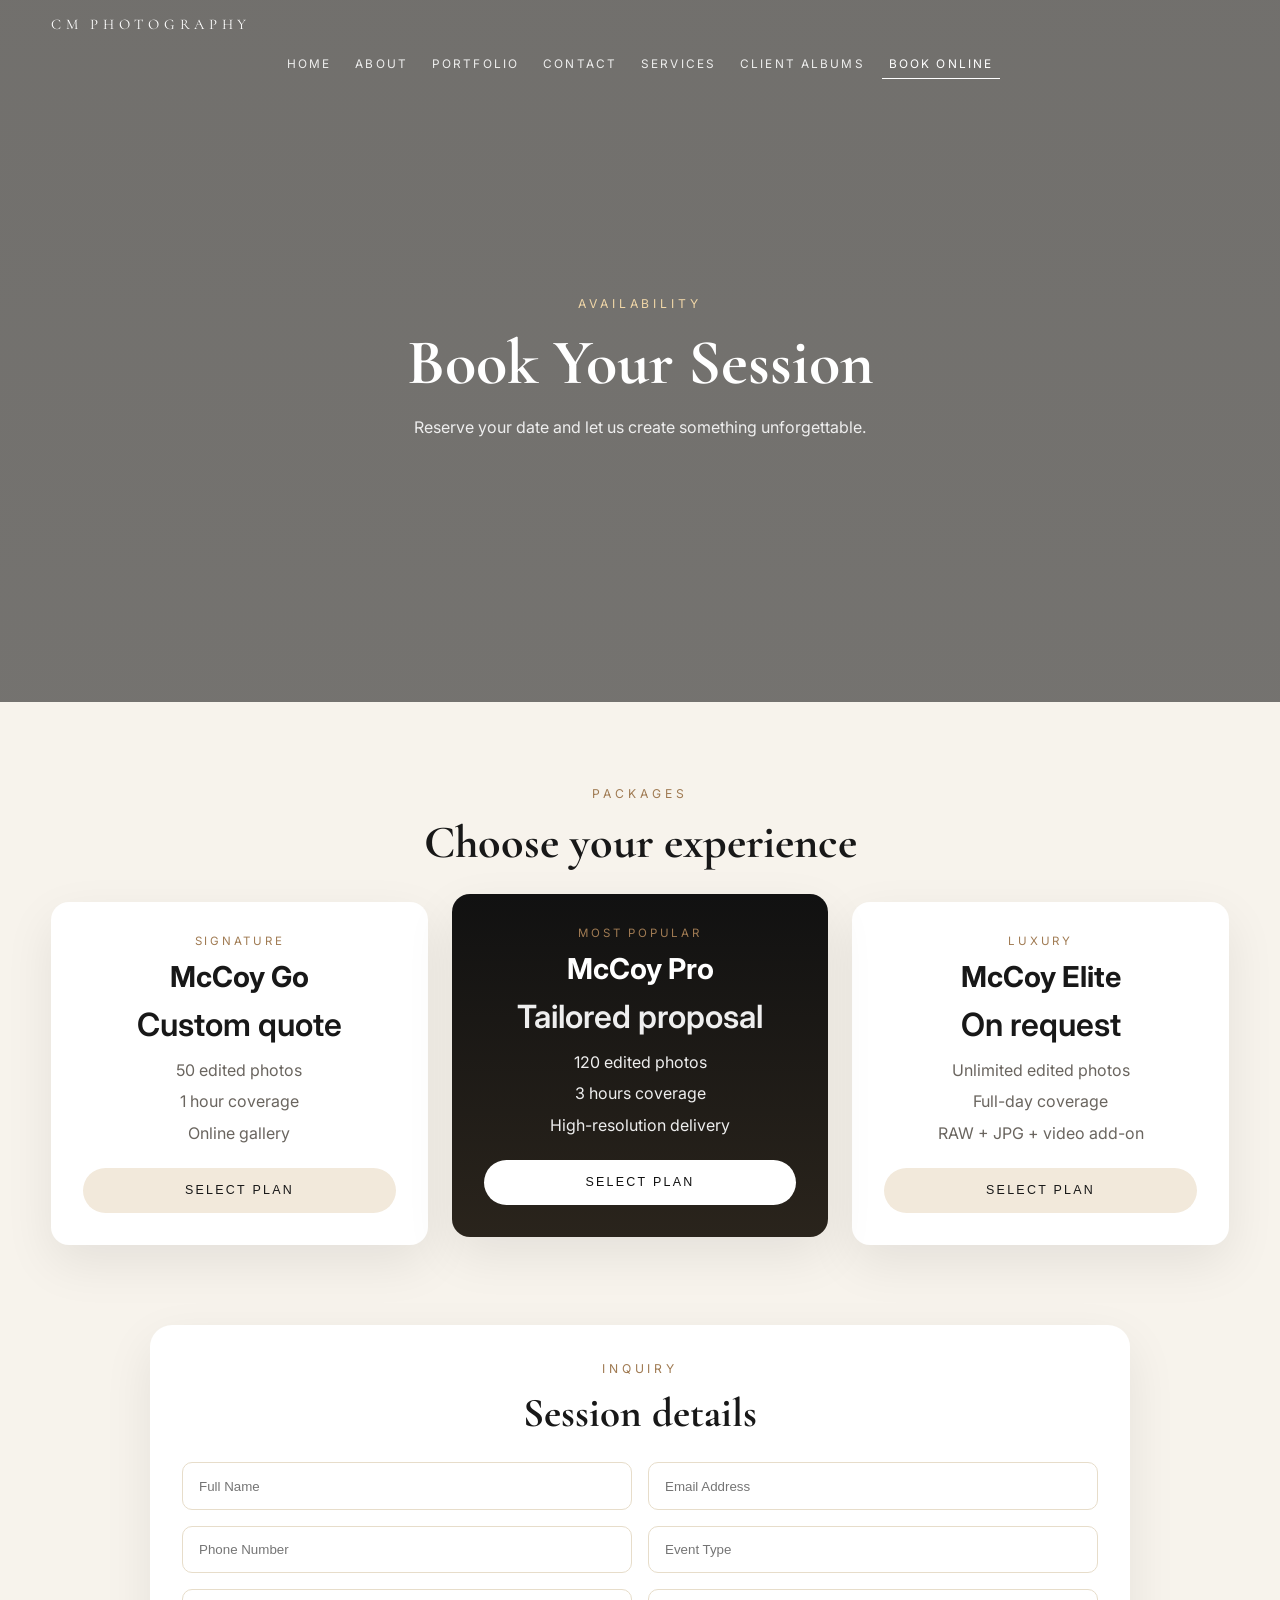
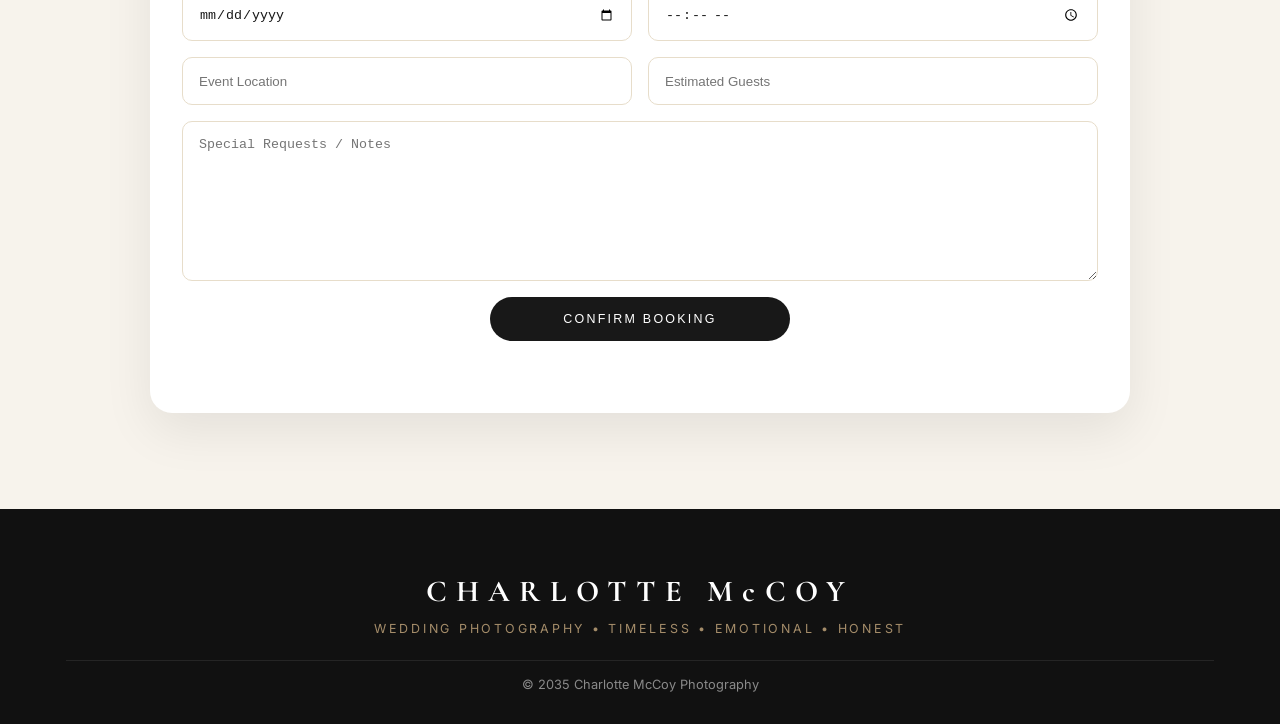
==== commit 65a32641: "Reduce page loader duration" ====
--- a/bookOnilne.html
+++ b/bookOnilne.html
@@ -20,7 +20,7 @@
       window.setTimeout(function () {
         loader.classList.add('is-hidden');
         window.setTimeout(function () { loader.remove(); }, 450);
-      }, 2500);
+      }, 1200);
     }
     if (document.readyState === 'complete') finishLoading();
     else window.addEventListener('load', finishLoading, { once: true });
